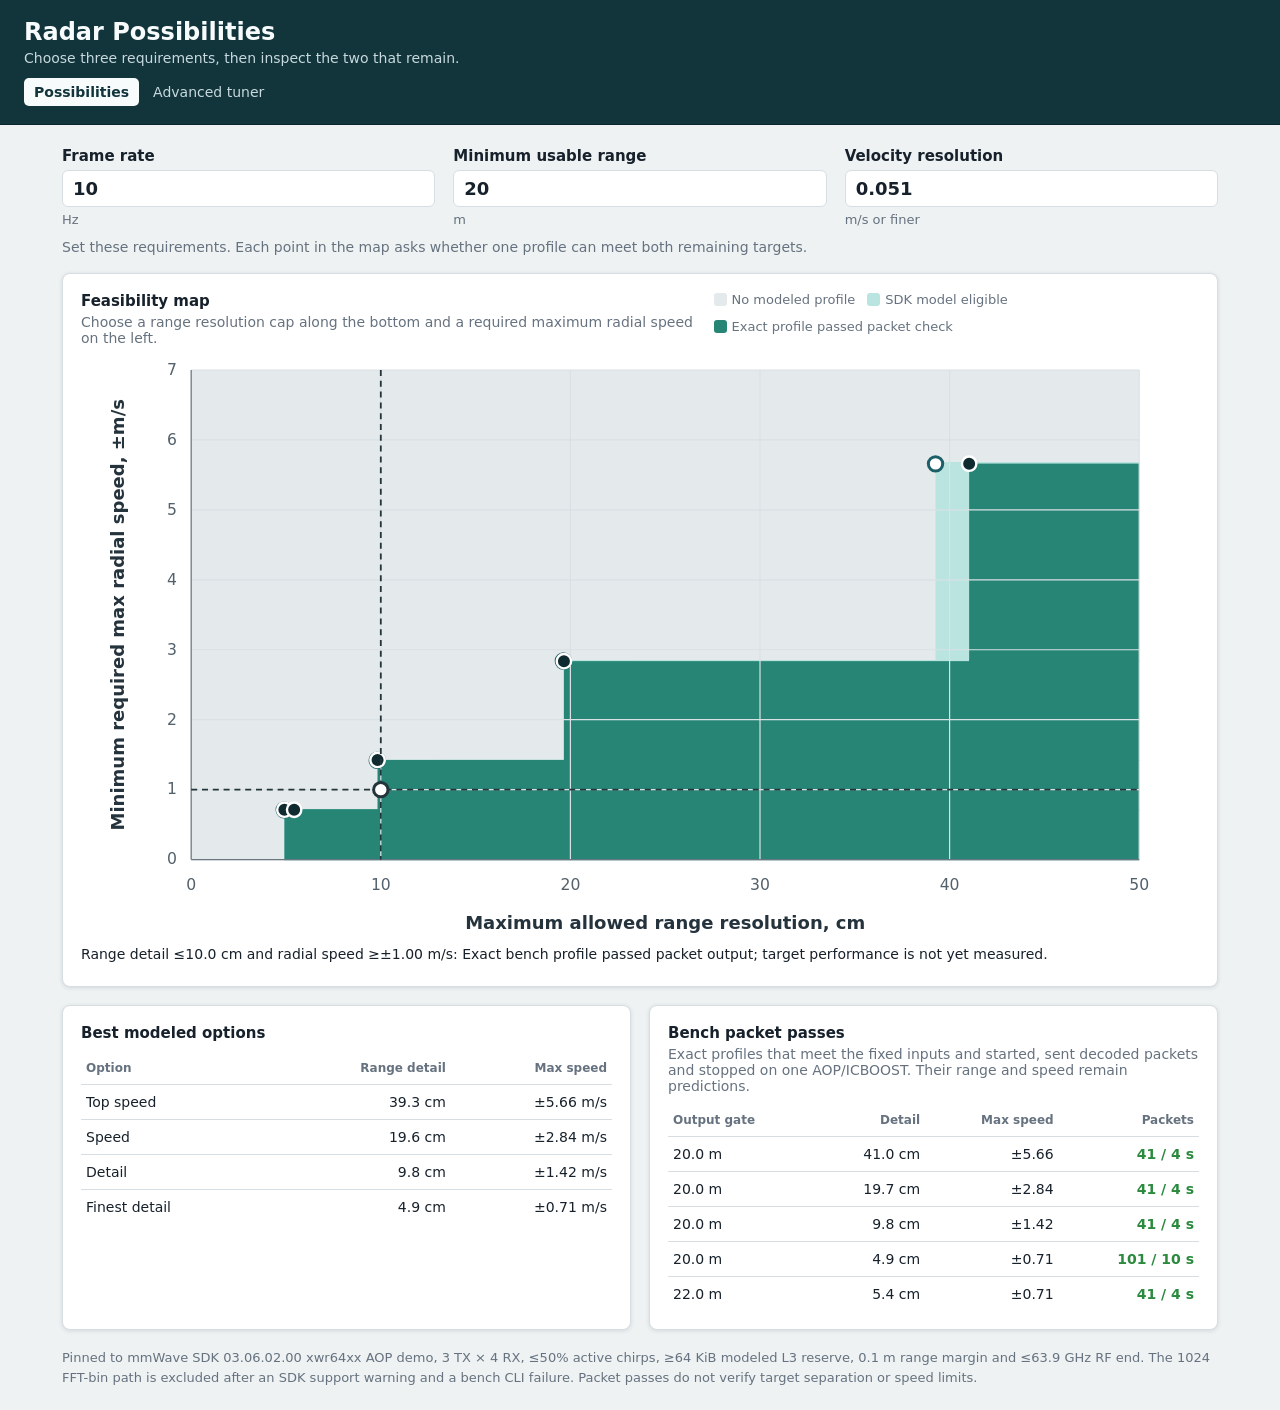
==== possibilities.html @ d8da0f84 "Add two-dimensional AOP feasibility view" ====
<!doctype html>
<html lang="en">
  <head>
    <meta charset="utf-8">
    <meta name="viewport" content="width=device-width, initial-scale=1">
    <title>Radar Possibilities</title>
    <link rel="stylesheet" href="styles.css?v=sdk36-aop-4">
    <link rel="stylesheet" href="possibilities.css?v=1">
  </head>
  <body>
    <header class="topbar">
      <div>
        <h1>Radar Possibilities</h1>
        <p>Choose three requirements, then inspect the two that remain.</p>
        <nav class="view-tabs" aria-label="Tuner views">
          <a href="possibilities.html" aria-current="page">Possibilities</a>
          <a href="index.html">Advanced tuner</a>
        </nav>
      </div>
    </header>
    <main class="possibilities-shell">
      <section class="possibilities-controls" aria-label="Fixed radar requirements">
        <label>Frame rate <input id="frameRateInput" type="number" min="1" max="30" step="0.1" value="10"> <span>Hz</span></label>
        <label>Minimum usable range <input id="rangeInput" type="number" min="2" max="30" step="0.1" value="20"> <span>m</span></label>
        <label>Velocity resolution <input id="resolutionInput" type="number" min="0.045" max="0.300" step="0.001" value="0.051"> <span>m/s or finer</span></label>
        <p>Set these requirements. Each point in the map asks whether one profile can meet both remaining targets.</p>
      </section>

      <section class="possibilities-chart panel" aria-labelledby="chartTitle">
        <div class="chart-heading">
          <div>
            <h2 id="chartTitle">Feasibility map</h2>
            <p>Choose a range resolution cap along the bottom and a required maximum radial speed on the left.</p>
          </div>
          <div class="status-key" aria-label="Evidence status">
            <span><i class="no-symbol" aria-hidden="true"></i> No modeled profile</span>
            <span><i class="model-symbol" aria-hidden="true"></i> SDK model eligible</span>
            <span><i class="bench-symbol" aria-hidden="true"></i> Exact profile passed packet check</span>
          </div>
        </div>
        <svg id="possibilityPlot" viewBox="0 0 900 500" role="img" aria-label="Feasibility of range resolution and maximum radial speed targets for the selected frame rate, range, and velocity resolution"></svg>
        <p id="plotDetail" class="plot-detail" aria-live="polite"></p>
        <p id="emptyMessage" class="empty-message" hidden>No profile meets the fixed requirements with the 50% active-chirp limit. Reduce the frame rate, range, or velocity-detail demand.</p>
      </section>

      <section class="possibilities-lists">
        <div class="panel">
          <h2>Best modeled options</h2>
          <div id="envelopeTable"></div>
        </div>
        <div class="panel">
          <h2>Bench packet passes</h2>
          <p class="list-note">Exact profiles that meet the fixed inputs and started, sent decoded packets and stopped on one AOP/ICBOOST. Their range and speed remain predictions.</p>
          <div id="benchTable"></div>
        </div>
      </section>
      <p class="scope-note">Pinned to mmWave SDK 03.06.02.00 xwr64xx AOP demo, 3 TX × 4 RX, ≤50% active chirps, ≥64 KiB modeled L3 reserve, 0.1 m range margin and ≤63.9 GHz RF end. The 1024 FFT-bin path is excluded after an SDK support warning and a bench CLI failure. Packet passes do not verify target separation or speed limits.</p>
    </main>
    <script src="sdk36-aop-limits.js?v=sdk36-aop-3"></script>
    <script src="aop-possibilities.js?v=1"></script>
    <script src="possibilities.js?v=1"></script>
  </body>
</html>
---- styles.css ----
:root {
  color-scheme: light;
  --bg: #eef2f3;
  --panel: #ffffff;
  --ink: #17212b;
  --muted: #66727f;
  --line: #d7dee3;
  --accent: #0b7285;
  --accent-dark: #075866;
  --ok: #2b8a3e;
  --warn: #c47f00;
  --bad: #c92a2a;
  --shadow: 0 1px 4px rgba(21, 37, 50, 0.12);
}

* {
  box-sizing: border-box;
}

body {
  margin: 0;
  background: var(--bg);
  color: var(--ink);
  font-family: Inter, ui-sans-serif, system-ui, -apple-system, BlinkMacSystemFont, "Segoe UI", sans-serif;
}

button,
select,
input,
textarea {
  font: inherit;
}

[hidden] {
  display: none !important;
}

.app-shell {
  min-height: 100vh;
  display: flex;
  flex-direction: column;
}

.topbar {
  display: flex;
  align-items: center;
  justify-content: space-between;
  gap: 24px;
  padding: 18px 24px;
  background: #12343b;
  color: #f7fbfc;
  border-bottom: 1px solid #09252b;
}

.topbar h1 {
  margin: 0;
  font-size: 24px;
  font-weight: 700;
  letter-spacing: 0;
}

.topbar p {
  margin: 4px 0 0;
  color: #c7d9de;
  font-size: 14px;
}

.view-tabs { display: flex; gap: 4px; margin-top: 12px; }
.view-tabs a { color: #c7d9de; text-decoration: none; padding: 6px 10px; border-radius: 5px; font-size: 14px; }
.view-tabs a:hover, .view-tabs a:focus-visible { color: #fff; background: #2b5660; }
.view-tabs a[aria-current="page"] { color: #12343b; background: #f7fbfc; font-weight: 700; }

.actions {
  display: flex;
  gap: 10px;
  flex-wrap: wrap;
  justify-content: flex-end;
}

button,
.upload-button {
  min-height: 36px;
  border: 1px solid #d2e3e7;
  border-radius: 6px;
  padding: 0 12px;
  background: #f7fbfc;
  color: #12343b;
  cursor: pointer;
  box-shadow: none;
}

button:hover,
.upload-button:hover {
  border-color: #ffffff;
  background: #ffffff;
}

.upload-button {
  display: inline-flex;
  align-items: center;
  position: relative;
}

.upload-button:focus-within {
  outline: 2px solid #8ed5e1;
  outline-offset: 2px;
}

.upload-button input {
  position: absolute;
  width: 1px;
  height: 1px;
  opacity: 0;
}

.workspace {
  flex: 1;
  display: grid;
  grid-template-columns: minmax(320px, 390px) minmax(0, 1fr);
  gap: 16px;
  padding: 16px;
}

.controls {
  display: flex;
  flex-direction: column;
  gap: 12px;
}

.panel {
  background: var(--panel);
  border: 1px solid var(--line);
  border-radius: 8px;
  padding: 14px;
  box-shadow: var(--shadow);
}

.panel h2 {
  margin: 0 0 12px;
  font-size: 15px;
  letter-spacing: 0;
}

.field {
  display: grid;
  grid-template-columns: 1fr;
  gap: 6px;
  margin-bottom: 12px;
  color: var(--muted);
  font-size: 13px;
}

.field select,
.field input[type="number"] {
  width: 100%;
  min-height: 36px;
  border: 1px solid var(--line);
  border-radius: 6px;
  padding: 0 9px;
  background: #fbfcfd;
  color: var(--ink);
}

.toggle {
  display: flex;
  align-items: center;
  gap: 9px;
  color: var(--ink);
  font-size: 14px;
}

.toggle input {
  width: 18px;
  height: 18px;
  accent-color: var(--accent);
}

.slider-row {
  display: grid;
  grid-template-columns: minmax(0, 1fr) auto;
  gap: 6px 12px;
  align-items: center;
  padding: 8px 0;
  border-top: 1px solid #eef2f4;
}

.slider-row:first-of-type {
  border-top: 0;
  padding-top: 0;
}

.slider-row label {
  color: var(--ink);
  font-size: 14px;
}

.slider-row output {
  min-width: 86px;
  text-align: right;
  color: var(--muted);
  font-variant-numeric: tabular-nums;
  font-size: 13px;
}

.slider-row input[type="range"] {
  grid-column: 1 / -1;
  width: 100%;
  accent-color: var(--accent);
}

.slider-row small {
  grid-column: 1 / -1;
  color: var(--muted);
  font-size: 12px;
  min-height: 16px;
}

.main-area {
  min-width: 0;
  display: grid;
  grid-template-rows: auto auto auto minmax(360px, 1fr);
  gap: 12px;
}

.tuner-heading {
  margin: 4px 0 0;
  font-size: 15px;
}

.tuner-heading small {
  margin-left: 5px;
  color: var(--muted);
  font-size: 12px;
  font-weight: 400;
}

.metrics {
  display: grid;
  grid-template-columns: repeat(6, minmax(130px, 1fr));
  gap: 10px;
}

.uploaded-panel {
  display: grid;
  gap: 12px;
}

.uploaded-panel .config-header h2 {
  margin-bottom: 0;
}

.uploaded-panel > p {
  margin: 0;
  color: var(--muted);
  font-size: 13px;
}

.uploaded-metrics {
  display: grid;
  grid-template-columns: repeat(3, minmax(160px, 1fr));
  gap: 10px;
}

.uploaded-metrics .metric small {
  display: block;
  margin-top: 6px;
  color: var(--muted);
  font-size: 12px;
}

.upload-warnings p {
  margin: 0 0 6px;
  padding: 9px 10px;
  border: 1px solid #f1d396;
  border-radius: 6px;
  background: #fff8e8;
  color: var(--ink);
  font-size: 13px;
}

.upload-warnings .upload-error {
  border-color: #efb6b6;
  background: #fff1f1;
  color: var(--bad);
}

.metric {
  background: var(--panel);
  border: 1px solid var(--line);
  border-radius: 8px;
  padding: 12px;
  box-shadow: var(--shadow);
}

.metric span {
  display: block;
  color: var(--muted);
  font-size: 12px;
  margin-bottom: 6px;
}

.metric strong {
  display: block;
  color: var(--ink);
  font-size: 20px;
  font-variant-numeric: tabular-nums;
}

.status-list {
  display: grid;
  gap: 8px;
}

.timing-graphic {
  display: grid;
  gap: 14px;
}

.timing-details {
  margin-top: 14px;
  border-top: 1px solid var(--line);
  padding-top: 10px;
}

.timing-details summary {
  width: fit-content;
  color: var(--accent-dark);
  font-size: 13px;
  font-weight: 650;
  cursor: pointer;
}

.timing-details summary:focus-visible {
  outline: 2px solid var(--accent);
  outline-offset: 3px;
}

#timingDetailsContent {
  display: grid;
  gap: 12px;
  margin-top: 12px;
}

.graph-legend {
  display: flex;
  flex-wrap: wrap;
  align-items: center;
  gap: 12px;
  font-size: 12px;
}

.graph-legend span {
  display: inline-flex;
  align-items: center;
  gap: 5px;
}

.graph-legend i {
  display: inline-block;
  width: 14px;
  height: 10px;
  border-radius: 2px;
}

.legend-tx1 { background: #43a6b5; }
.legend-tx2 { background: #78a9d2; }
.legend-tx3 { background: #e5ad57; }
.legend-idle { background: #e2e9ed; }
.legend-adc { background: #17343d; }

.timing-graph-scroll {
  overflow-x: auto;
  border: 1px solid var(--line);
  border-radius: 6px;
  background: #fbfcfd;
}

.timing-svg {
  display: block;
  width: 100%;
  min-width: 650px;
  height: auto;
}

.graph-frame {
  fill: #e9eff2;
  stroke: #cbd8de;
}

.graph-title {
  fill: var(--ink);
  font-size: 14px;
  font-weight: 650;
}

.graph-label {
  fill: var(--muted);
  font-size: 12px;
}

.graph-guide {
  stroke: #cdd9de;
  stroke-width: 1;
}

.graph-loop-line {
  stroke: #9eb5bf;
  stroke-width: 1;
  stroke-dasharray: 3 3;
}

.zoom-control {
  display: grid;
  gap: 6px;
  font-size: 13px;
}

.zoom-control strong {
  margin-left: 4px;
  color: var(--accent-dark);
}

.zoom-control input {
  width: 100%;
  accent-color: var(--accent);
}

.timing-note {
  margin: 0;
  color: var(--muted);
  font-size: 12px;
}

.timing-row {
  display: grid;
  grid-template-columns: 92px minmax(0, 1fr);
  gap: 12px;
  align-items: center;
}

.timing-row > span {
  color: var(--muted);
  font-size: 13px;
}

.frame-track,
.chirp-track {
  display: flex;
  height: 38px;
  overflow: hidden;
  border: 1px solid var(--line);
  border-radius: 6px;
  background: #f5f8f9;
}

.frame-active,
.frame-unused,
.chirp-idle,
.chirp-ramp {
  display: flex;
  align-items: center;
  justify-content: center;
  min-width: 72px;
  padding: 0 8px;
  color: var(--ink);
  font-size: 12px;
  font-weight: 650;
  white-space: nowrap;
}

.frame-active {
  background: #bfe3e9;
}

.frame-unused {
  background: #edf2f4;
  color: var(--muted);
}

.chirp-idle {
  background: #dcebf6;
}

.chirp-ramp {
  background: #f3dfb7;
}

.explainer-grid {
  display: grid;
  grid-template-columns: repeat(3, minmax(210px, 1fr));
  gap: 10px;
}

.explainer-section {
  border: 1px solid #e2e8ec;
  border-radius: 6px;
  background: #fbfcfd;
  padding: 10px;
}

.explainer-section h3 {
  margin: 0 0 8px;
  font-size: 13px;
  letter-spacing: 0;
}

.explainer-item {
  display: grid;
  grid-template-columns: minmax(0, 1fr) auto;
  gap: 10px;
  padding: 5px 0;
  border-top: 1px solid #edf2f4;
  font-size: 12px;
}

.explainer-item:first-of-type {
  border-top: 0;
}

.explainer-item span {
  color: var(--muted);
}

.explainer-item strong {
  color: var(--ink);
  font-weight: 650;
  font-variant-numeric: tabular-nums;
  text-align: right;
}

.status-item {
  display: flex;
  align-items: center;
  justify-content: space-between;
  gap: 12px;
  border: 1px solid var(--line);
  border-radius: 6px;
  padding: 9px 10px;
  font-size: 14px;
}

.status-item strong {
  font-size: 12px;
  text-transform: uppercase;
  letter-spacing: 0;
}

.status-ok {
  border-color: #b8dfc0;
  background: #f0fbf2;
}

.status-ok strong {
  color: var(--ok);
}

.status-warn {
  border-color: #f1d396;
  background: #fff8e8;
}

.status-warn strong {
  color: var(--warn);
}

.status-bad {
  border-color: #efb6b6;
  background: #fff1f1;
}

.status-bad strong {
  color: var(--bad);
}

.config-panel {
  min-height: 0;
  display: flex;
  flex-direction: column;
}

.config-header {
  display: flex;
  align-items: center;
  justify-content: space-between;
  gap: 12px;
}

.config-header span {
  color: var(--muted);
  font-size: 13px;
}

.value-grid {
  display: grid;
  grid-template-columns: repeat(4, minmax(170px, 1fr));
  gap: 8px;
}

.value-item {
  border: 1px solid #e2e8ec;
  border-radius: 6px;
  padding: 8px 9px;
  background: #fbfcfd;
}

.value-item span {
  display: block;
  color: var(--muted);
  font-size: 12px;
  margin-bottom: 4px;
}

.value-item strong {
  display: block;
  overflow-wrap: anywhere;
  font-family: ui-monospace, SFMono-Regular, Menlo, Consolas, monospace;
  font-size: 13px;
  font-weight: 650;
  color: var(--ink);
}

#configName {
  color: var(--muted);
  font-size: 13px;
  font-family: ui-monospace, SFMono-Regular, Menlo, Consolas, monospace;
}

#configText {
  flex: 1;
  width: 100%;
  min-height: 360px;
  resize: none;
  border: 1px solid var(--line);
  border-radius: 6px;
  padding: 12px;
  background: #0f1720;
  color: #eef7f8;
  font-family: ui-monospace, SFMono-Regular, Menlo, Consolas, monospace;
  font-size: 13px;
  line-height: 1.45;
  white-space: pre;
}

@media (max-width: 1150px) {
  .workspace {
    grid-template-columns: 1fr;
  }

  .metrics {
    grid-template-columns: repeat(3, minmax(130px, 1fr));
  }

  .uploaded-metrics {
    grid-template-columns: repeat(2, minmax(130px, 1fr));
  }

  .value-grid {
    grid-template-columns: repeat(2, minmax(150px, 1fr));
  }

  .explainer-grid {
    grid-template-columns: 1fr;
  }
}

@media (max-width: 720px) {
  .topbar {
    align-items: stretch;
    flex-direction: column;
  }

  .actions {
    justify-content: flex-start;
  }

  .workspace {
    padding: 10px;
  }

  .metrics {
    grid-template-columns: repeat(2, minmax(120px, 1fr));
  }

  .uploaded-metrics {
    grid-template-columns: 1fr;
  }

  .value-grid {
    grid-template-columns: 1fr;
  }

}
---- possibilities.css ----
.possibilities-shell { width: min(1200px, 100%); margin: 0 auto; padding: 22px; display: grid; gap: 18px; }
.possibilities-controls { display: grid; grid-template-columns: repeat(3, minmax(0, 1fr)); gap: 12px 18px; align-items: end; }
.possibilities-controls label { display: flex; flex-wrap: wrap; gap: 5px; align-items: center; font-weight: 700; font-size: 15px; }
.possibilities-controls label span { color: var(--muted); font-weight: 400; font-size: 13px; }
.possibilities-controls input { display: block; width: 100%; min-width: 0; border: 1px solid var(--line); border-radius: 6px; padding: 7px 10px; background: var(--panel); color: var(--ink); font-size: 18px; font-weight: 700; }
.possibilities-controls p { grid-column: 1 / -1; margin: 0; color: var(--muted); font-size: 14px; }
.possibilities-chart { padding: 18px; }
.chart-heading, .list-heading { display: flex; justify-content: space-between; gap: 16px; align-items: flex-start; }
.chart-heading h2, .list-heading h2, .possibilities-lists h2 { margin: 0 0 4px; }
.chart-heading p, .list-note { margin: 0; color: var(--muted); font-size: 14px; }
.status-key { display: flex; flex-wrap: wrap; gap: 12px; color: var(--muted); font-size: 13px; }
.status-key span { display: inline-flex; align-items: center; gap: 5px; }
.no-symbol, .model-symbol, .bench-symbol { display: inline-block; width: 13px; height: 13px; border-radius: 3px; }
.no-symbol { background: #e4e9eb; }
.model-symbol { background: #b9e4df; }
.bench-symbol { background: #268575; }
#possibilityPlot { display: block; width: 100%; height: auto; max-height: 600px; }
#possibilityPlot .axis { stroke: #6b7780; stroke-width: 1; }
#possibilityPlot .gridline { stroke: #dae1e5; stroke-width: 1; }
#possibilityPlot .axis-text { fill: #53616b; font-size: 13px; }
#possibilityPlot .axis-label { fill: #25333d; font-size: 15px; font-weight: 600; }
#possibilityPlot .feasible-empty { fill: #e4e9eb; }
#possibilityPlot .feasible-model { fill: #b9e4df; }
#possibilityPlot .feasible-bench { fill: #268575; }
#possibilityPlot .model-point { fill: #fff; stroke: #1c5f68; stroke-width: 2.5; }
#possibilityPlot .bench-point { fill: #102b30; stroke: #fff; stroke-width: 2; }
#possibilityPlot .selection-line { stroke: #23343b; stroke-width: 1.5; stroke-dasharray: 5 4; }
#possibilityPlot .selection-point { fill: #fff; stroke: #23343b; stroke-width: 2.5; }
.plot-detail { min-height: 22px; margin: 0; color: var(--ink); font-size: 14px; }
.empty-message { margin: 16px 0; color: var(--bad); font-weight: 700; }
.possibilities-lists { display: grid; grid-template-columns: 1fr 1fr; gap: 18px; }
.possibilities-lists .panel { min-width: 0; padding: 18px; }
.summary-table { border-collapse: collapse; width: 100%; margin-top: 10px; font-size: 14px; }
.summary-table th, .summary-table td { padding: 9px 5px; border-bottom: 1px solid var(--line); text-align: left; }
.summary-table th:not(:first-child), .summary-table td:not(:first-child) { text-align: right; white-space: nowrap; }
.summary-table th { color: var(--muted); font-size: 12px; font-weight: 600; }
.summary-table tbody tr:last-child td { border-bottom: 0; }
.status-pill { display: inline-block; color: var(--ok); font-weight: 700; }
.scope-note { color: var(--muted); font-size: 13px; line-height: 1.55; margin: 0; }
@media (max-width: 800px) { .possibilities-lists { grid-template-columns: 1fr; } .chart-heading { flex-direction: column; } }
@media (max-width: 620px) { .possibilities-shell { padding: 12px; } .possibilities-controls { grid-template-columns: 1fr; } .summary-table { font-size: 12px; } }
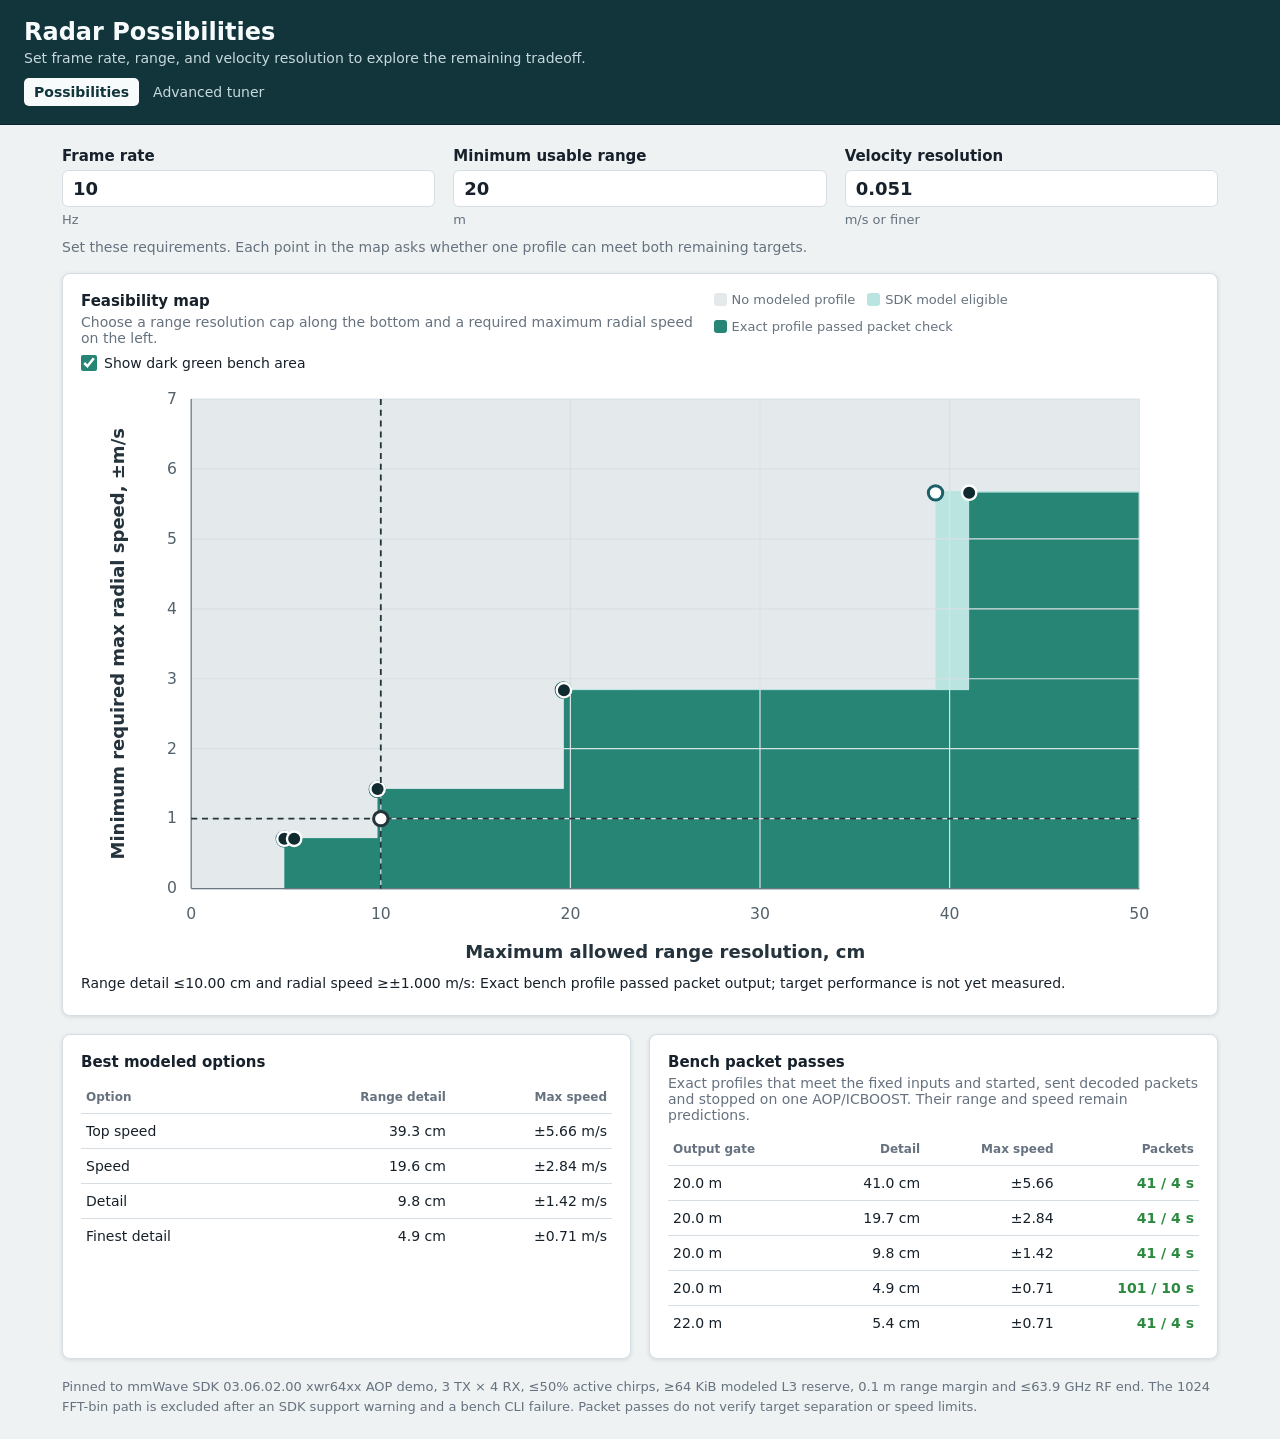
==== commit bcfc7f7a: "Add bench overlay toggle and profile snapping" ====
--- a/possibilities.html
+++ b/possibilities.html
@@ -11,7 +11,7 @@
     <header class="topbar">
       <div>
         <h1>Radar Possibilities</h1>
-        <p>Choose three requirements, then inspect the two that remain.</p>
+        <p>Set frame rate, range, and velocity resolution to explore the remaining tradeoff.</p>
         <nav class="view-tabs" aria-label="Tuner views">
           <a href="possibilities.html" aria-current="page">Possibilities</a>
           <a href="index.html">Advanced tuner</a>
@@ -38,6 +38,7 @@
             <span><i class="bench-symbol" aria-hidden="true"></i> Exact profile passed packet check</span>
           </div>
         </div>
+        <label class="overlay-toggle"><input id="benchOverlayInput" type="checkbox" checked> Show dark green bench area</label>
         <svg id="possibilityPlot" viewBox="0 0 900 500" role="img" aria-label="Feasibility of range resolution and maximum radial speed targets for the selected frame rate, range, and velocity resolution"></svg>
         <p id="plotDetail" class="plot-detail" aria-live="polite"></p>
         <p id="emptyMessage" class="empty-message" hidden>No profile meets the fixed requirements with the 50% active-chirp limit. Reduce the frame rate, range, or velocity-detail demand.</p>
@@ -58,6 +59,6 @@
     </main>
     <script src="sdk36-aop-limits.js?v=sdk36-aop-3"></script>
     <script src="aop-possibilities.js?v=1"></script>
-    <script src="possibilities.js?v=1"></script>
+    <script src="possibilities.js?v=2"></script>
   </body>
 </html>
--- a/possibilities.css
+++ b/possibilities.css
@@ -10,6 +10,8 @@
 .chart-heading p, .list-note { margin: 0; color: var(--muted); font-size: 14px; }
 .status-key { display: flex; flex-wrap: wrap; gap: 12px; color: var(--muted); font-size: 13px; }
 .status-key span { display: inline-flex; align-items: center; gap: 5px; }
+.overlay-toggle { display: inline-flex; align-items: center; gap: 7px; margin: 9px 0 0; color: var(--ink); font-size: 14px; cursor: pointer; }
+.overlay-toggle input { width: 16px; height: 16px; margin: 0; accent-color: #268575; }
 .no-symbol, .model-symbol, .bench-symbol { display: inline-block; width: 13px; height: 13px; border-radius: 3px; }
 .no-symbol { background: #e4e9eb; }
 .model-symbol { background: #b9e4df; }
@@ -24,6 +26,7 @@
 #possibilityPlot .feasible-bench { fill: #268575; }
 #possibilityPlot .model-point { fill: #fff; stroke: #1c5f68; stroke-width: 2.5; }
 #possibilityPlot .bench-point { fill: #102b30; stroke: #fff; stroke-width: 2; }
+#possibilityPlot .model-point, #possibilityPlot .bench-point { cursor: pointer; }
 #possibilityPlot .selection-line { stroke: #23343b; stroke-width: 1.5; stroke-dasharray: 5 4; }
 #possibilityPlot .selection-point { fill: #fff; stroke: #23343b; stroke-width: 2.5; }
 .plot-detail { min-height: 22px; margin: 0; color: var(--ink); font-size: 14px; }
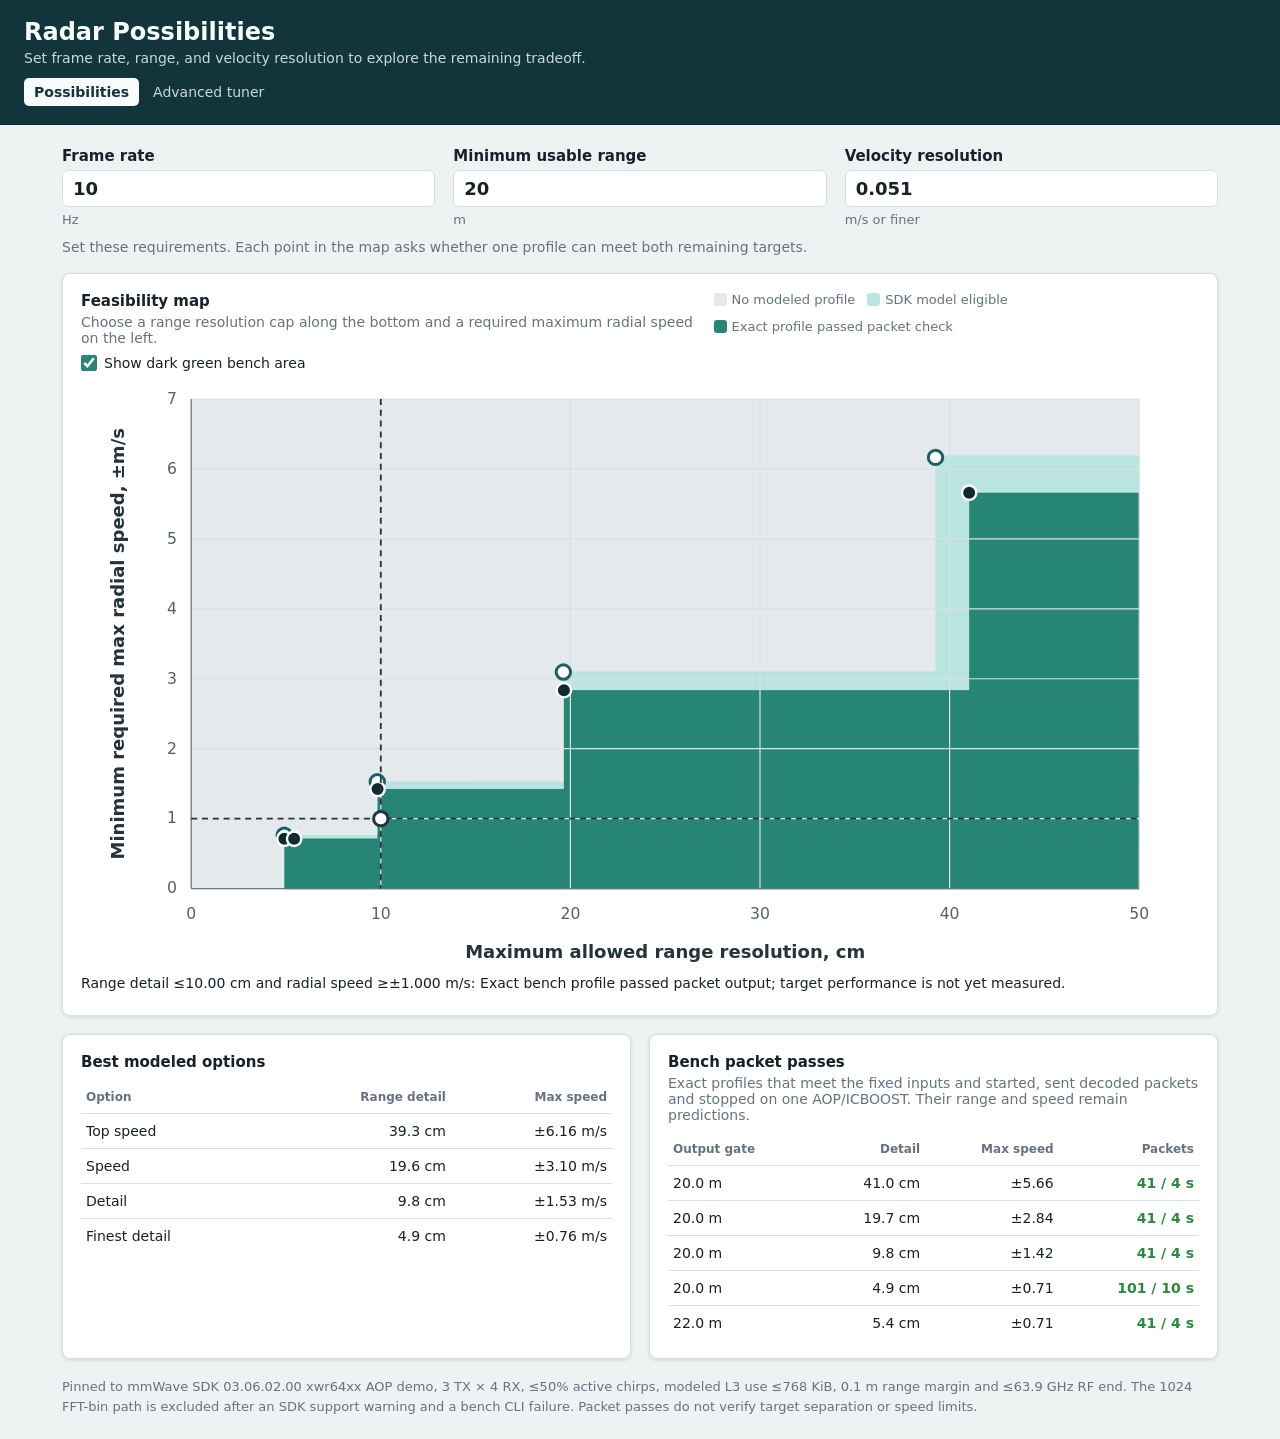
==== commit 3c227c0d: "Remove artificial AOP L3 headroom requirement" ====
--- a/possibilities.html
+++ b/possibilities.html
@@ -55,10 +55,10 @@
           <div id="benchTable"></div>
         </div>
       </section>
-      <p class="scope-note">Pinned to mmWave SDK 03.06.02.00 xwr64xx AOP demo, 3 TX × 4 RX, ≤50% active chirps, ≥64 KiB modeled L3 reserve, 0.1 m range margin and ≤63.9 GHz RF end. The 1024 FFT-bin path is excluded after an SDK support warning and a bench CLI failure. Packet passes do not verify target separation or speed limits.</p>
+      <p class="scope-note">Pinned to mmWave SDK 03.06.02.00 xwr64xx AOP demo, 3 TX × 4 RX, ≤50% active chirps, modeled L3 use ≤768 KiB, 0.1 m range margin and ≤63.9 GHz RF end. The 1024 FFT-bin path is excluded after an SDK support warning and a bench CLI failure. Packet passes do not verify target separation or speed limits.</p>
     </main>
-    <script src="sdk36-aop-limits.js?v=sdk36-aop-3"></script>
-    <script src="aop-possibilities.js?v=1"></script>
+    <script src="sdk36-aop-limits.js?v=sdk36-aop-4"></script>
+    <script src="aop-possibilities.js?v=2"></script>
     <script src="possibilities.js?v=2"></script>
   </body>
 </html>
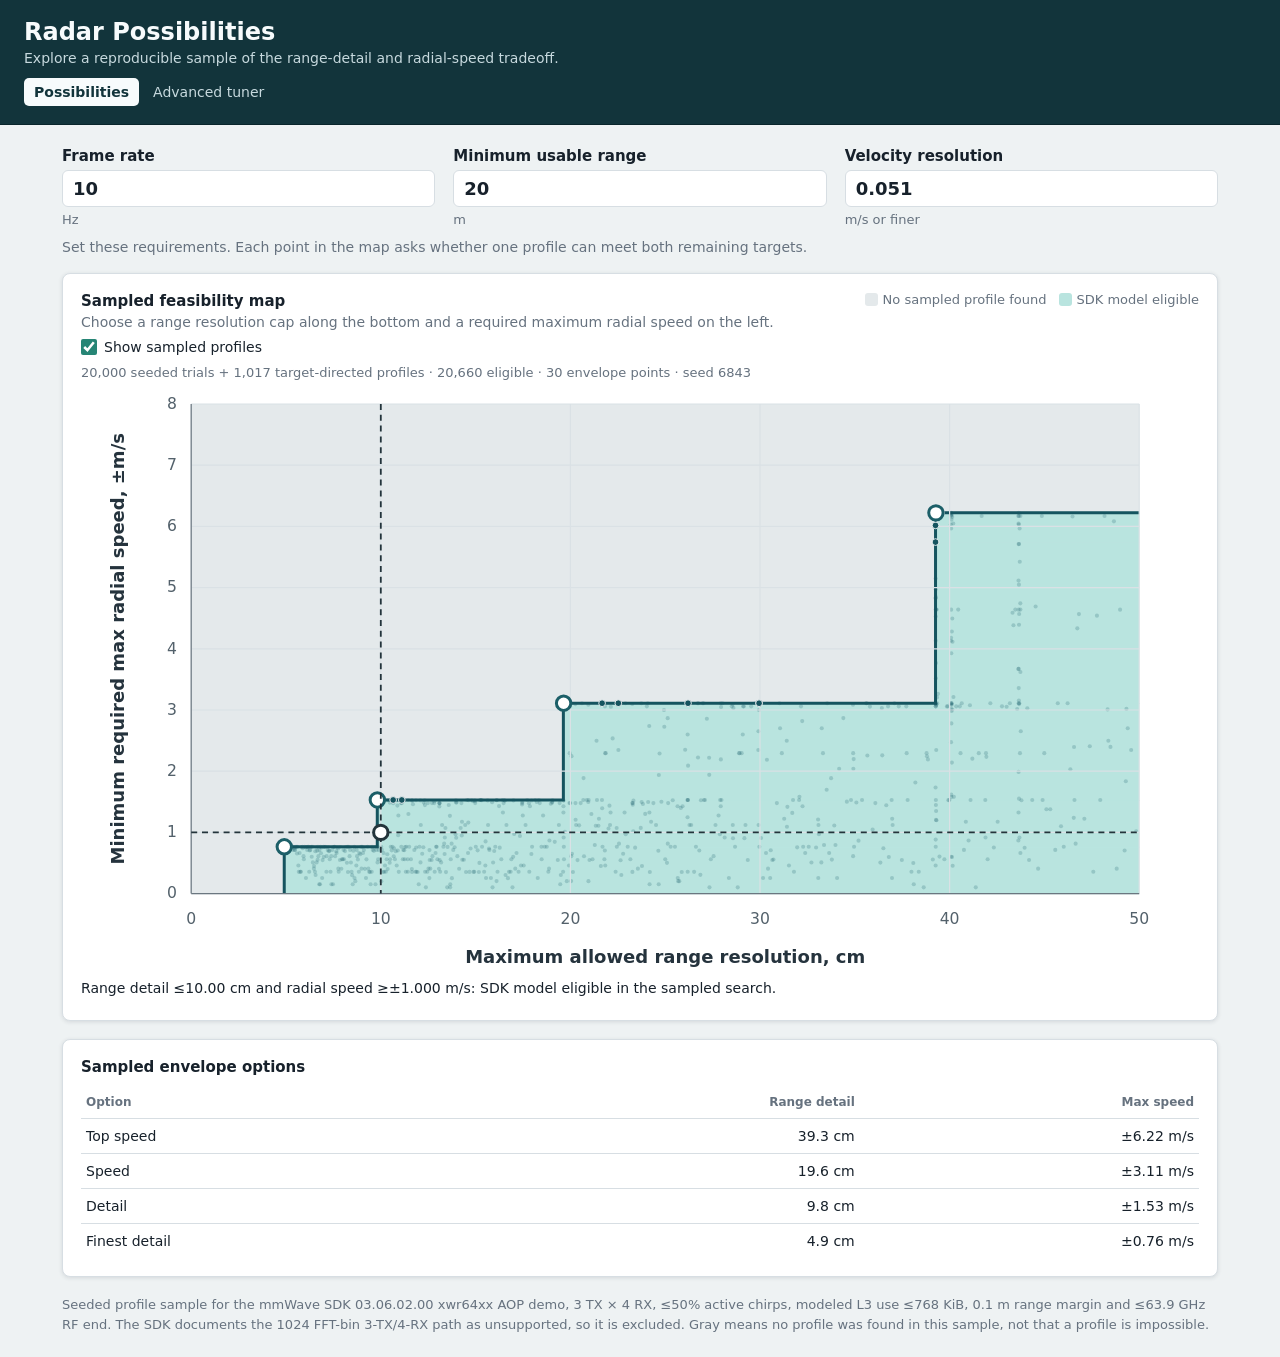
==== commit b4007d60: "Sample broader AOP profile space for feasibility map" ====
--- a/possibilities.html
+++ b/possibilities.html
@@ -11,7 +11,7 @@
     <header class="topbar">
       <div>
         <h1>Radar Possibilities</h1>
-        <p>Set frame rate, range, and velocity resolution to explore the remaining tradeoff.</p>
+        <p>Explore a reproducible sample of the range-detail and radial-speed tradeoff.</p>
         <nav class="view-tabs" aria-label="Tuner views">
           <a href="possibilities.html" aria-current="page">Possibilities</a>
           <a href="index.html">Advanced tuner</a>
@@ -29,36 +29,32 @@
       <section class="possibilities-chart panel" aria-labelledby="chartTitle">
         <div class="chart-heading">
           <div>
-            <h2 id="chartTitle">Feasibility map</h2>
+            <h2 id="chartTitle">Sampled feasibility map</h2>
             <p>Choose a range resolution cap along the bottom and a required maximum radial speed on the left.</p>
           </div>
           <div class="status-key" aria-label="Evidence status">
-            <span><i class="no-symbol" aria-hidden="true"></i> No modeled profile</span>
+            <span><i class="no-symbol" aria-hidden="true"></i> No sampled profile found</span>
             <span><i class="model-symbol" aria-hidden="true"></i> SDK model eligible</span>
-            <span><i class="bench-symbol" aria-hidden="true"></i> Exact profile passed packet check</span>
           </div>
         </div>
-        <label class="overlay-toggle"><input id="benchOverlayInput" type="checkbox" checked> Show dark green bench area</label>
+        <label class="overlay-toggle"><input id="samplePointsInput" type="checkbox" checked> Show sampled profiles</label>
+        <p id="sampleStats" class="sample-stats" aria-live="polite"></p>
         <svg id="possibilityPlot" viewBox="0 0 900 500" role="img" aria-label="Feasibility of range resolution and maximum radial speed targets for the selected frame rate, range, and velocity resolution"></svg>
         <p id="plotDetail" class="plot-detail" aria-live="polite"></p>
-        <p id="emptyMessage" class="empty-message" hidden>No profile meets the fixed requirements with the 50% active-chirp limit. Reduce the frame rate, range, or velocity-detail demand.</p>
+        <p id="emptyMessage" class="empty-message" hidden>No eligible profile was found in this sample. Try a lower frame rate, shorter range, or coarser velocity resolution.</p>
       </section>
 
       <section class="possibilities-lists">
         <div class="panel">
-          <h2>Best modeled options</h2>
+          <h2>Sampled envelope options</h2>
           <div id="envelopeTable"></div>
         </div>
-        <div class="panel">
-          <h2>Bench packet passes</h2>
-          <p class="list-note">Exact profiles that meet the fixed inputs and started, sent decoded packets and stopped on one AOP/ICBOOST. Their range and speed remain predictions.</p>
-          <div id="benchTable"></div>
-        </div>
       </section>
-      <p class="scope-note">Pinned to mmWave SDK 03.06.02.00 xwr64xx AOP demo, 3 TX × 4 RX, ≤50% active chirps, modeled L3 use ≤768 KiB, 0.1 m range margin and ≤63.9 GHz RF end. The 1024 FFT-bin path is excluded after an SDK support warning and a bench CLI failure. Packet passes do not verify target separation or speed limits.</p>
+      <p class="scope-note">Seeded profile sample for the mmWave SDK 03.06.02.00 xwr64xx AOP demo, 3 TX × 4 RX, ≤50% active chirps, modeled L3 use ≤768 KiB, 0.1 m range margin and ≤63.9 GHz RF end. The SDK documents the 1024 FFT-bin 3-TX/4-RX path as unsupported, so it is excluded. Gray means no profile was found in this sample, not that a profile is impossible.</p>
     </main>
     <script src="sdk36-aop-limits.js?v=sdk36-aop-4"></script>
     <script src="aop-possibilities.js?v=2"></script>
-    <script src="possibilities.js?v=2"></script>
+    <script src="aop-profile-sampler.js?v=1"></script>
+    <script src="possibilities.js?v=3"></script>
   </body>
 </html>
--- a/possibilities.css
+++ b/possibilities.css
@@ -12,10 +12,10 @@
 .status-key span { display: inline-flex; align-items: center; gap: 5px; }
 .overlay-toggle { display: inline-flex; align-items: center; gap: 7px; margin: 9px 0 0; color: var(--ink); font-size: 14px; cursor: pointer; }
 .overlay-toggle input { width: 16px; height: 16px; margin: 0; accent-color: #268575; }
-.no-symbol, .model-symbol, .bench-symbol { display: inline-block; width: 13px; height: 13px; border-radius: 3px; }
+.sample-stats { margin: 6px 0 0; color: var(--muted); font-size: 13px; }
+.no-symbol, .model-symbol { display: inline-block; width: 13px; height: 13px; border-radius: 3px; }
 .no-symbol { background: #e4e9eb; }
 .model-symbol { background: #b9e4df; }
-.bench-symbol { background: #268575; }
 #possibilityPlot { display: block; width: 100%; height: auto; max-height: 600px; }
 #possibilityPlot .axis { stroke: #6b7780; stroke-width: 1; }
 #possibilityPlot .gridline { stroke: #dae1e5; stroke-width: 1; }
@@ -23,15 +23,16 @@
 #possibilityPlot .axis-label { fill: #25333d; font-size: 15px; font-weight: 600; }
 #possibilityPlot .feasible-empty { fill: #e4e9eb; }
 #possibilityPlot .feasible-model { fill: #b9e4df; }
-#possibilityPlot .feasible-bench { fill: #268575; }
+#possibilityPlot .sample-point { fill: #185b69; opacity: .22; pointer-events: none; }
+#possibilityPlot .envelope-line { fill: none; stroke: #15545f; stroke-width: 2.5; pointer-events: none; }
+#possibilityPlot .envelope-point { fill: #15545f; stroke: #fff; stroke-width: .7; cursor: pointer; }
 #possibilityPlot .model-point { fill: #fff; stroke: #1c5f68; stroke-width: 2.5; }
-#possibilityPlot .bench-point { fill: #102b30; stroke: #fff; stroke-width: 2; }
-#possibilityPlot .model-point, #possibilityPlot .bench-point { cursor: pointer; }
+#possibilityPlot .model-point { cursor: pointer; }
 #possibilityPlot .selection-line { stroke: #23343b; stroke-width: 1.5; stroke-dasharray: 5 4; }
 #possibilityPlot .selection-point { fill: #fff; stroke: #23343b; stroke-width: 2.5; }
 .plot-detail { min-height: 22px; margin: 0; color: var(--ink); font-size: 14px; }
 .empty-message { margin: 16px 0; color: var(--bad); font-weight: 700; }
-.possibilities-lists { display: grid; grid-template-columns: 1fr 1fr; gap: 18px; }
+.possibilities-lists { display: grid; grid-template-columns: 1fr; gap: 18px; }
 .possibilities-lists .panel { min-width: 0; padding: 18px; }
 .summary-table { border-collapse: collapse; width: 100%; margin-top: 10px; font-size: 14px; }
 .summary-table th, .summary-table td { padding: 9px 5px; border-bottom: 1px solid var(--line); text-align: left; }
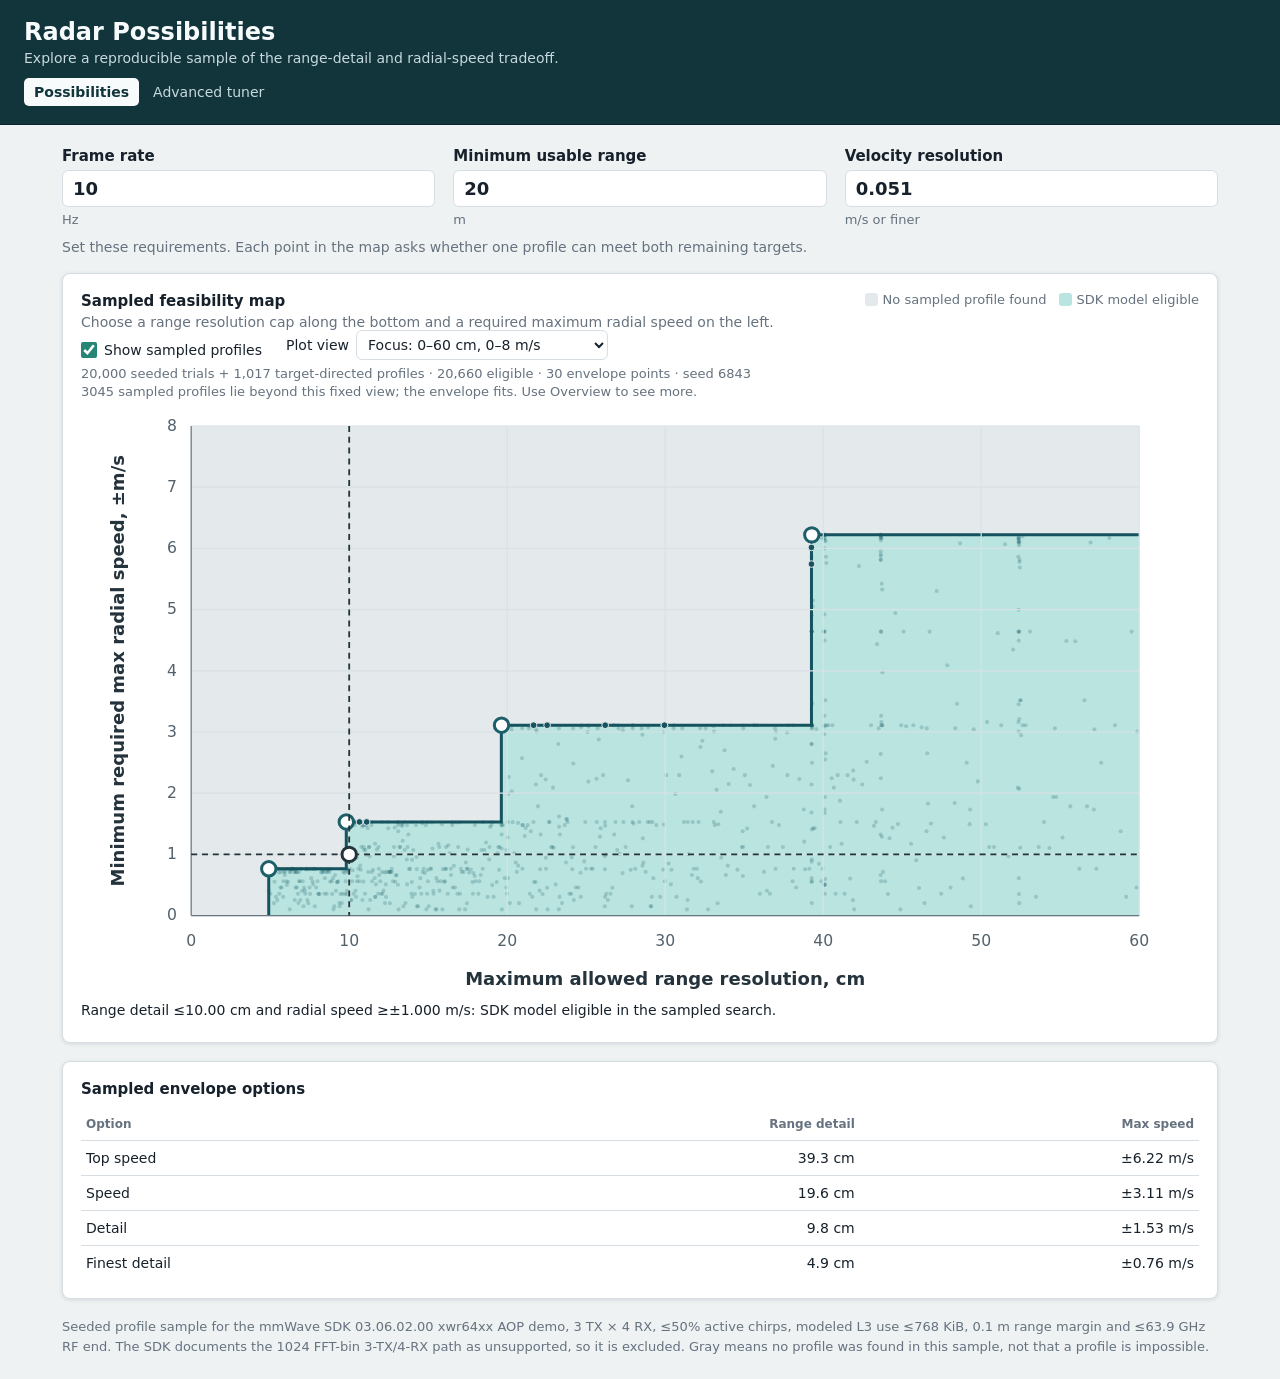
==== commit 44908ea8: "Keep possibilities plot axes fixed for comparison" ====
--- a/possibilities.html
+++ b/possibilities.html
@@ -37,8 +37,17 @@
             <span><i class="model-symbol" aria-hidden="true"></i> SDK model eligible</span>
           </div>
         </div>
-        <label class="overlay-toggle"><input id="samplePointsInput" type="checkbox" checked> Show sampled profiles</label>
+        <div class="plot-controls">
+          <label class="overlay-toggle"><input id="samplePointsInput" type="checkbox" checked> Show sampled profiles</label>
+          <label class="axis-view-label">Plot view
+            <select id="axisViewInput">
+              <option value="focus">Focus: 0–60 cm, 0–8 m/s</option>
+              <option value="overview">Overview: 0–300 cm, 0–20 m/s</option>
+            </select>
+          </label>
+        </div>
         <p id="sampleStats" class="sample-stats" aria-live="polite"></p>
+        <p id="axisNotice" class="axis-notice" aria-live="polite"></p>
         <svg id="possibilityPlot" viewBox="0 0 900 500" role="img" aria-label="Feasibility of range resolution and maximum radial speed targets for the selected frame rate, range, and velocity resolution"></svg>
         <p id="plotDetail" class="plot-detail" aria-live="polite"></p>
         <p id="emptyMessage" class="empty-message" hidden>No eligible profile was found in this sample. Try a lower frame rate, shorter range, or coarser velocity resolution.</p>
@@ -55,6 +64,6 @@
     <script src="sdk36-aop-limits.js?v=sdk36-aop-4"></script>
     <script src="aop-possibilities.js?v=2"></script>
     <script src="aop-profile-sampler.js?v=1"></script>
-    <script src="possibilities.js?v=3"></script>
+    <script src="possibilities.js?v=4"></script>
   </body>
 </html>
--- a/possibilities.css
+++ b/possibilities.css
@@ -12,7 +12,11 @@
 .status-key span { display: inline-flex; align-items: center; gap: 5px; }
 .overlay-toggle { display: inline-flex; align-items: center; gap: 7px; margin: 9px 0 0; color: var(--ink); font-size: 14px; cursor: pointer; }
 .overlay-toggle input { width: 16px; height: 16px; margin: 0; accent-color: #268575; }
+.plot-controls { display: flex; flex-wrap: wrap; align-items: center; gap: 12px 24px; }
+.axis-view-label { display: inline-flex; align-items: center; gap: 7px; font-size: 14px; }
+.axis-view-label select { border: 1px solid var(--line); border-radius: 6px; padding: 5px 7px; background: var(--panel); color: var(--ink); font: inherit; }
 .sample-stats { margin: 6px 0 0; color: var(--muted); font-size: 13px; }
+.axis-notice { min-height: 18px; margin: 3px 0 0; color: var(--muted); font-size: 13px; }
 .no-symbol, .model-symbol { display: inline-block; width: 13px; height: 13px; border-radius: 3px; }
 .no-symbol { background: #e4e9eb; }
 .model-symbol { background: #b9e4df; }
